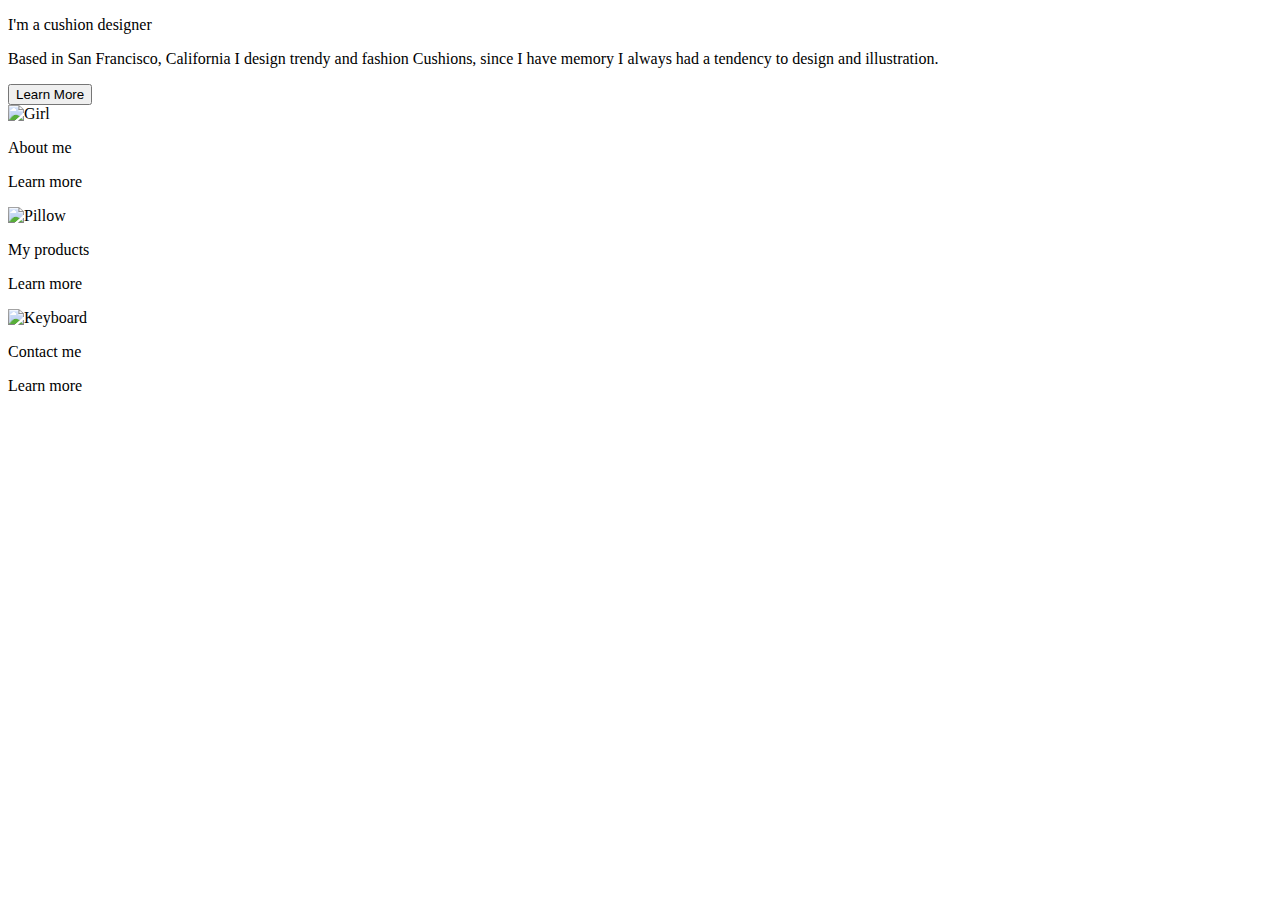
==== mrph-project__base/index.html @ 861b2f2f "Update index.html" ====
<!DOCTYPE html>
<html lang="en">
<head>
    <meta charset="UTF-8">
    <meta http-equiv="X-UA-Compatible" content="IE=edge">
    <meta name="viewport" content="width=device-width, initial-scale=1.0">
    <link rel="stylesheet" href="./style/style.css">
    <title>MARIELA</title>
</head>
<body>
    <div>
        <div class="info_content">
            <p class="info_title">I'm a cushion designer</p>
            <p class="info_text">Based in San Francisco, California I design trendy and fashion Cushions, since I have memory I always had a tendency to design and illustration.</p>
            <button class="info_button">Learn More</button>
        </div>
        <div class="info_cards container">
            <div class="card">
                <img src="./img/card1.png" alt="Girl">
                <div class="card_content">
                    <p class="card_title">About me</p>
                    <p class="card_link">Learn more</p>
                </div>
            </div>
            <div class="card">
                <img src="./img/card2.png" alt="Pillow">
                <div class="card_content">
                    <p class="card_title">My products</p>
                    <p class="card_link">Learn more</p>
                </div>
            </div>
            <div class="card">
                <img src="./img/card3.png" alt="Keyboard">
                <div class="card_content">
                    <p class="card_title">Contact me</p>
                    <p class="card_link">Learn more</p>
                </div>
        </div>
        </div>
    </div>
    
</body>
</html>
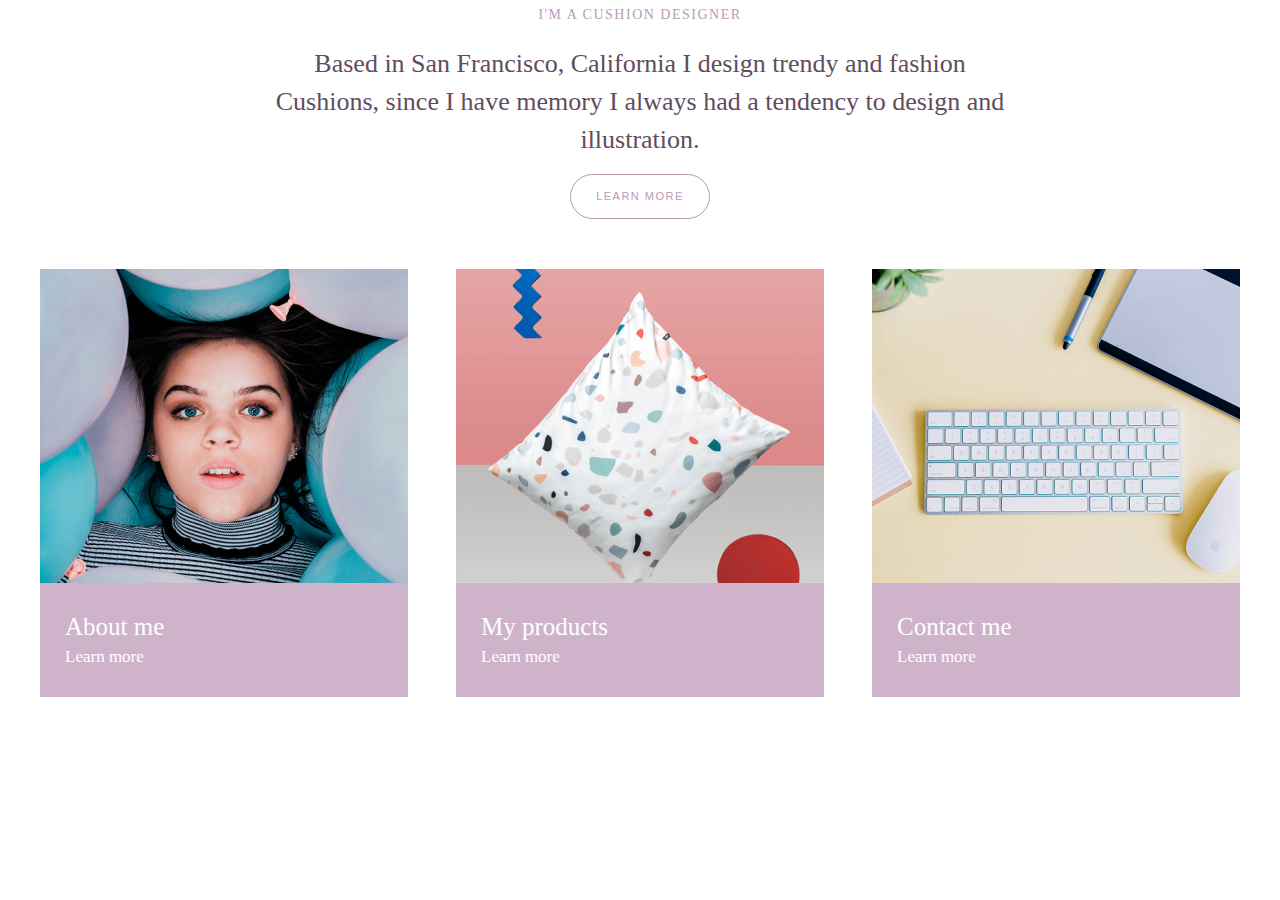
==== commit fd0a654e: "Add files via upload" ====
--- a/mrph-project__base/index.html
+++ b/mrph-project__base/index.html
@@ -1,5 +1,6 @@
 <!DOCTYPE html>
 <html lang="en">
+
 <head>
     <meta charset="UTF-8">
     <meta http-equiv="X-UA-Compatible" content="IE=edge">
@@ -7,11 +8,13 @@
     <link rel="stylesheet" href="./style/style.css">
     <title>MARIELA</title>
 </head>
+
 <body>
     <div>
         <div class="info_content">
             <p class="info_title">I'm a cushion designer</p>
-            <p class="info_text">Based in San Francisco, California I design trendy and fashion Cushions, since I have memory I always had a tendency to design and illustration.</p>
+            <p class="info_text">Based in San Francisco, California I design trendy and fashion Cushions, since I have
+                memory I always had a tendency to design and illustration.</p>
             <button class="info_button">Learn More</button>
         </div>
         <div class="info_cards container">
@@ -35,9 +38,10 @@
                     <p class="card_title">Contact me</p>
                     <p class="card_link">Learn more</p>
                 </div>
-        </div>
+            </div>
         </div>
     </div>
-    
+
 </body>
-</html>
+
+</html>--- a/mrph-project__base/style/style.css
+++ b/mrph-project__base/style/style.css
@@ -0,0 +1,75 @@
+*{
+    padding: 0;
+    margin: 0;
+    font-size: 16px;
+}
+
+.container{
+    max-width: 1200px;
+    margin: 0 auto;
+}
+.info_content{
+    text-align: center;
+}
+
+.info_title{
+    font-size: 14px;
+    line-height: 30px;
+    letter-spacing: 1.5px;
+    text-transform: uppercase;
+    color: #B99BB6;
+    margin-bottom: 15px;
+}
+
+.info_text{
+    font-size: 26px;
+    line-height: 38px;
+    color: #5F4D5D;
+    max-width: 747px;
+    margin: 0 auto;
+    margin-bottom: 15px;
+}
+
+.info_button{
+    font-size: 11px;
+    line-height: 15px;
+    letter-spacing: 1.5px;
+    text-transform: uppercase;
+    color: #B99BB6;
+    background: none;
+    width: 140px;
+    height: 45px;
+    border: 1px solid #B99BB6;
+    border-radius: 25px;
+}
+
+.info_cards{
+    display: flex;
+    justify-content: space-between;
+    margin-top: 50px;
+}
+
+.card{
+    transition: 1s all;
+    background: #CEB3CB;
+}
+
+.card_content{
+    padding: 25px;
+}
+
+.card_title{
+    font-size: 25px;
+    line-height: 30px;
+    color: #FFFFFF;
+}
+
+.card_link{
+    font-size: 17px;
+    line-height: 30px;
+    color: #FFFFFF;
+}
+
+.card:hover{
+    box-shadow: 5px 5px 0px 0px  #B08EAD, 10px 10px 0px 0px #bda0ba, 15px 15px 0px 0px #cbb1c8, 20px 20px 0px 0px #ddc6da, 25px 25px 0px 0px #f1dfef, 5px 5px 15px 5px rgba(0,0,0,0);
+}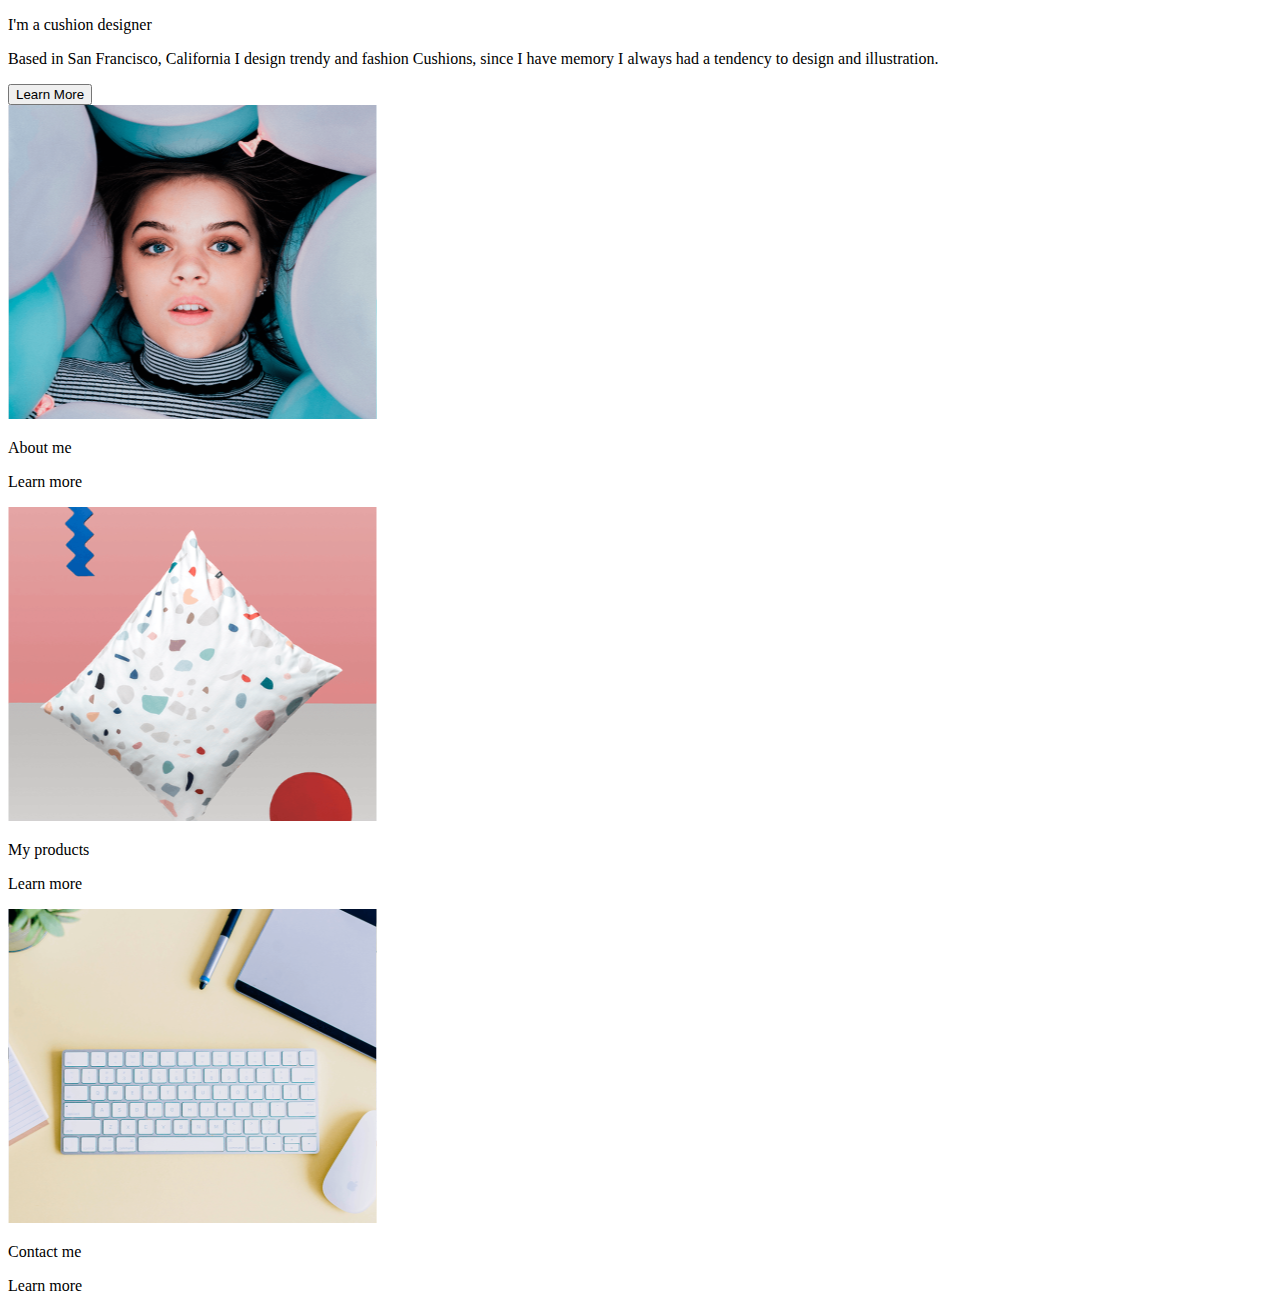
==== commit b2f8b330: "Sample code" ====
--- a/mrph-project__base/index.html
+++ b/mrph-project__base/index.html
@@ -2,46 +2,48 @@
 <html lang="en">
 
 <head>
-    <meta charset="UTF-8">
-    <meta http-equiv="X-UA-Compatible" content="IE=edge">
-    <meta name="viewport" content="width=device-width, initial-scale=1.0">
-    <link rel="stylesheet" href="./style/style.css">
-    <title>MARIELA</title>
+  <meta charset="UTF-8">
+  <meta http-equiv="X-UA-Compatible" content="IE=edge">
+  <meta name="viewport" content="width=device-width, initial-scale=1.0">
+  <link rel="stylesheet" href="./style/style.css">
+  <title>MARIELA</title>
 </head>
 
 <body>
-    <div>
-        <div class="info_content">
-            <p class="info_title">I'm a cushion designer</p>
-            <p class="info_text">Based in San Francisco, California I design trendy and fashion Cushions, since I have
-                memory I always had a tendency to design and illustration.</p>
-            <button class="info_button">Learn More</button>
+  <div>
+    <div class="info_content">
+      <p class="info_title">I'm a cushion designer</p>
+      <p class="info_text">
+        Based in San Francisco, California I design trendy and fashion
+        Cushions, since I have memory I always had a tendency to design and
+        illustration.
+      </p>
+      <button class="info_button">Learn More</button>
+    </div>
+    <div class="info_cards container">
+      <div class="card">
+        <img src="./img/girl.svg" alt="Girl">
+        <div class="card_content">
+          <p class="card_title">About me</p>
+          <p class="card_link">Learn more</p>
         </div>
-        <div class="info_cards container">
-            <div class="card">
-                <img src="./img/card1.png" alt="Girl">
-                <div class="card_content">
-                    <p class="card_title">About me</p>
-                    <p class="card_link">Learn more</p>
-                </div>
-            </div>
-            <div class="card">
-                <img src="./img/card2.png" alt="Pillow">
-                <div class="card_content">
-                    <p class="card_title">My products</p>
-                    <p class="card_link">Learn more</p>
-                </div>
-            </div>
-            <div class="card">
-                <img src="./img/card3.png" alt="Keyboard">
-                <div class="card_content">
-                    <p class="card_title">Contact me</p>
-                    <p class="card_link">Learn more</p>
-                </div>
-            </div>
+      </div>
+      <div class="card">
+        <img src="./img/pillow.svg" alt="Pillow">
+        <div class="card_content">
+          <p class="card_title">My products</p>
+          <p class="card_link">Learn more</p>
         </div>
+      </div>
+      <div class="card">
+        <img src="./img/keyboard.svg" alt="Keyboard">
+        <div class="card_content">
+          <p class="card_title">Contact me</p>
+          <p class="card_link">Learn more</p>
+        </div>
+      </div>
     </div>
-
+  </div>
 </body>
 
 </html>